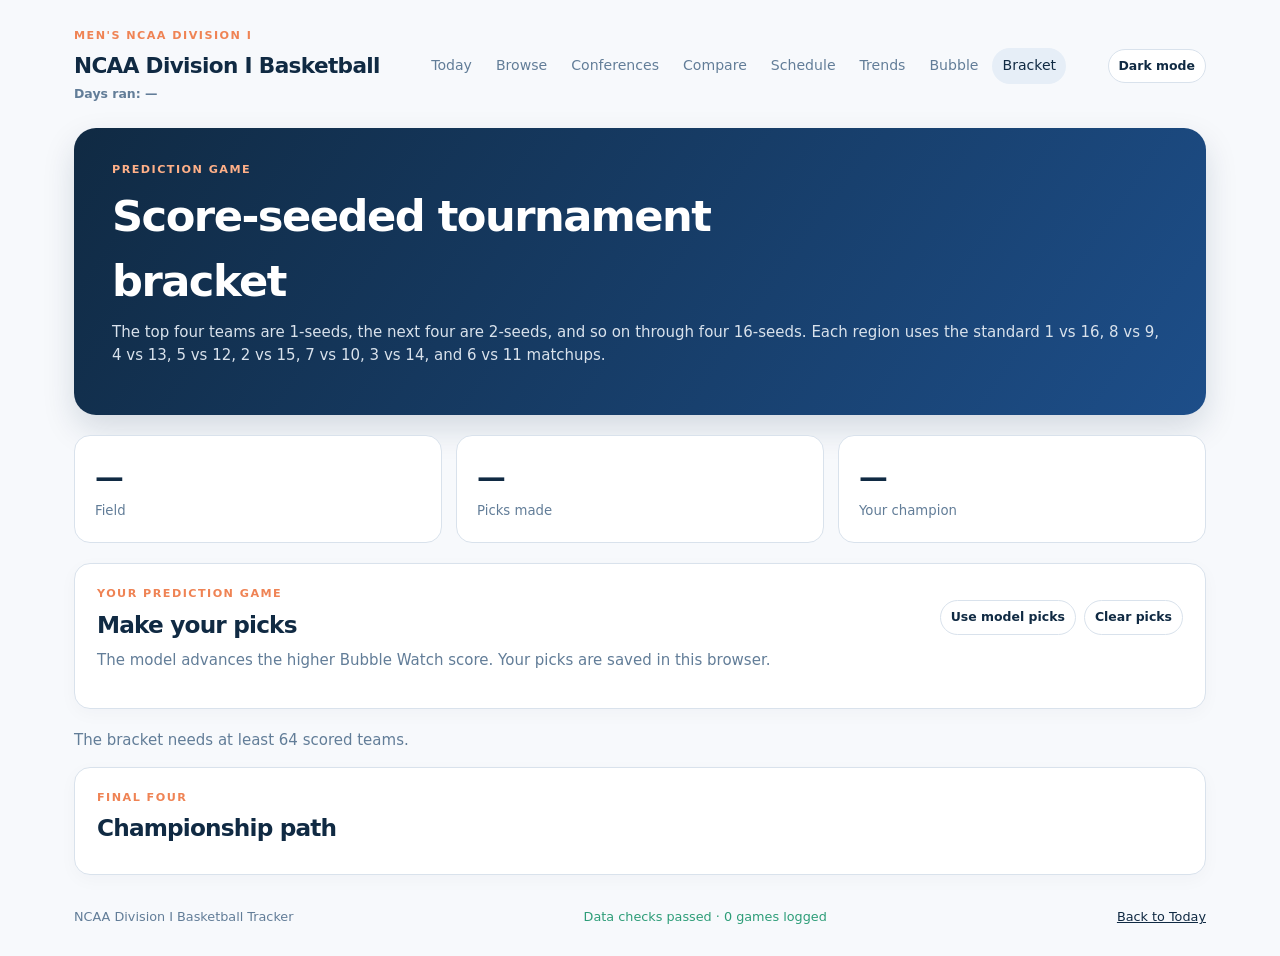
==== site/bracket.html @ 08fc77f3 "style: refresh today hero with NCAA logo" ====
<!doctype html>
<html lang="en">
<head>
  <meta charset="utf-8"><meta name="viewport" content="width=device-width, initial-scale=1"><meta name="theme-color" content="#102a43"><link rel="manifest" href="manifest.webmanifest"><link rel="icon" type="image/svg+xml" href="assets/ncaa-logo.svg"><link rel="stylesheet" href="assets/style.css?v=35"><title>Bracket Prediction Game · NCAA Division I Basketball</title>
</head>
<body data-page="bracket">
  <header class="site-header"><div><p class="eyebrow">Men's NCAA Division I</p><h1>NCAA Division I Basketball</h1><span class="header-days" data-days-ran>Days ran: —</span></div><nav><a href="index.html">Today</a><a href="browse.html">Browse</a><a href="conferences.html">Conferences</a><a href="compare.html">Compare</a><a href="schedule.html">Schedule</a><a href="trends.html">Trends</a><a href="bubble.html">Bubble</a><a class="active" href="bracket.html">Bracket</a></nav><div class="header-actions"><button id="theme-toggle" class="theme-toggle" type="button" aria-pressed="false">Dark mode</button></div></header>
  <main>
    <section class="hero compact"><div><p class="eyebrow">Prediction game</p><h2>Score-seeded tournament bracket</h2><p class="muted">The top four teams are 1-seeds, the next four are 2-seeds, and so on through four 16-seeds. Each region uses the standard 1 vs 16, 8 vs 9, 4 vs 13, 5 vs 12, 2 vs 15, 7 vs 10, 3 vs 14, and 6 vs 11 matchups.</p></div></section>
    <section class="metric-grid" id="bracket-summary"><div class="metric"><strong id="bracket-field">—</strong><span>Field</span></div><div class="metric"><strong id="bracket-picks">—</strong><span>Picks made</span></div><div class="metric"><strong id="bracket-your-champion">—</strong><span>Your champion</span></div></section>
    <section class="panel"><div class="panel-heading"><div><p class="eyebrow">Your prediction game</p><h2>Make your picks</h2></div><div class="bracket-actions"><button id="use-model-picks" class="theme-toggle" type="button">Use model picks</button><button id="clear-bracket-picks" class="theme-toggle" type="button">Clear picks</button></div></div><p class="muted">The model advances the higher Bubble Watch score. Your picks are saved in this browser.</p></section>
    <div id="bracket-regions"></div>
    <section class="panel"><div class="panel-heading"><div><p class="eyebrow">Final Four</p><h2>Championship path</h2></div></div><div id="bracket-final"></div></section>
  </main>
  <footer><span>NCAA Division I Basketball Tracker</span><span id="data-quality">Checking data…</span><a href="index.html">Back to Today</a></footer><script src="assets/app.js?v=35"></script>
</body>
</html>
---- site/assets/style.css ----
:root { --ink:#102a43; --muted:#627d98; --paper:#f7f9fc; --panel:#fff; --subtle:#fbfcfe; --line:#d9e2ec; --soft:#e6eef7; --control:#fff; --accent:#ef8354; --blue:#2f80ed; --green:#2d9d78; --red:#c0504d; --green-soft:#dff3eb; --red-soft:#fae8e7; --accent-soft:#fff1eb; --tooltip-bg:#102a43; --tooltip-ink:#fff; }
:root[data-theme="dark"] { color-scheme:dark; --ink:#e8eef7; --muted:#9fb3c8; --paper:#0d1824; --panel:#142437; --subtle:#102030; --line:#2a4058; --soft:#20364e; --control:#102030; --accent:#ff9a6d; --blue:#67a5ff; --green:#55c99c; --red:#f08b88; --green-soft:#1d4a3c; --red-soft:#522c31; --accent-soft:#4b2b21; --tooltip-bg:#e8eef7; --tooltip-ink:#102a43; }
* { box-sizing:border-box; }
body { margin:0; background:var(--paper); color:var(--ink); font:15px/1.5 Inter, ui-sans-serif, system-ui, -apple-system, BlinkMacSystemFont, "Segoe UI", sans-serif; }
a { color:inherit; }
.site-header, main, footer { max-width:1180px; margin:0 auto; padding-left:24px; padding-right:24px; }
.site-header { display:flex; align-items:center; justify-content:space-between; gap:24px; padding-top:28px; padding-bottom:24px; }
h1,h2,h3,p { margin-top:0; } h1 { margin-bottom:0; font-size:1.35rem; letter-spacing:-.03em; } h2 { margin-bottom:6px; font-size:1.45rem; letter-spacing:-.035em; } h3 { margin-bottom:5px; font-size:1.3rem; }
nav { display:flex; gap:4px; flex-wrap:wrap; justify-content:flex-end; } nav a { padding:7px 10px; text-decoration:none; color:var(--muted); border-radius:999px; font-size:.88rem; } nav a:hover, nav a.active { color:var(--ink); background:var(--soft); }
.eyebrow { margin-bottom:5px; color:var(--accent); font-size:.7rem; font-weight:800; letter-spacing:.13em; text-transform:uppercase; } .muted { color:var(--muted); }
.hero { display:flex; align-items:center; justify-content:space-between; min-height:205px; padding:34px 38px; margin-bottom:20px; border-radius:22px; background:linear-gradient(125deg,#102a43,#1d4e89); color:white; box-shadow:0 14px 32px #102a4325; } .hero .eyebrow { color:#ffb088; } .hero h2 { font-size:2.7rem; max-width:600px; margin-bottom:8px; } .hero .muted { color:#d9e2ec; } .hero-mark { display:grid; place-items:center; width:92px; height:92px; border:1px solid #ffffff40; border-radius:50%; background:#ffffff12; font-size:3rem; transform:rotate(-8deg); } .hero.compact { min-height:140px; }
.today-hero { position:relative; min-height:230px; overflow:hidden; background:linear-gradient(120deg,#102a43 0%,#174f86 58%,#007cae 100%); }.today-hero::after { content:""; position:absolute; right:-90px; bottom:-220px; width:470px; height:470px; border:1px solid #ffffff25; border-radius:50%; box-shadow:0 0 0 24px #ffffff08,0 0 0 48px #ffffff05; }.hero-copy { position:relative; z-index:1; }.hero-kicker { display:flex; align-items:center; gap:8px; }.hero-kicker .eyebrow { margin-bottom:5px; }.hero-live-dot { width:8px; height:8px; border-radius:50%; background:#8ff0c0; box-shadow:0 0 0 5px #8ff0c025; }.today-hero h2 { max-width:650px; margin-bottom:10px; font-size:3.25rem; letter-spacing:-.06em; }.today-hero h2 span { color:#8fe8ff; }.hero-status { max-width:600px; margin-bottom:18px; }.hero-tags { display:flex; flex-wrap:wrap; gap:8px; }.hero-tags span { padding:6px 10px; border:1px solid #ffffff30; border-radius:999px; background:#ffffff12; color:#d9e2ec; font-size:.72rem; font-weight:700; }.today-hero .hero-mark { z-index:1; flex:0 0 122px; width:122px; height:122px; border-color:#ffffff45; background:#ffffff14; transform:none; box-shadow:0 0 0 10px #ffffff08; }.today-hero .hero-mark img { width:86px; height:86px; object-fit:contain; }
.header-days { display:block; margin-top:3px; color:var(--muted); font-size:.78rem; font-weight:700; }
.metric-grid, .summary-grid { display:grid; grid-template-columns:repeat(4,1fr); gap:14px; margin-bottom:20px; }.summary-grid { grid-template-columns:repeat(3,1fr); margin-top:16px; }.metric { padding:20px; background:var(--panel); border:1px solid var(--line); border-radius:16px; }.metric strong { display:block; font-size:1.8rem; letter-spacing:-.04em; }.metric span { color:var(--muted); font-size:.83rem; }
.panel { padding:22px; margin-bottom:20px; background:var(--panel); border:1px solid var(--line); border-radius:16px; box-shadow:0 5px 18px #102a4308; }.panel-heading,.chart-label { display:flex; align-items:center; justify-content:space-between; gap:16px; }.pill { padding:5px 10px; border-radius:999px; background:var(--soft); color:var(--muted); font-size:.8rem; }.text-link { color:var(--blue); text-decoration:none; font-weight:700; }.split-grid { display:grid; grid-template-columns:1fr 1fr; gap:20px; }.stack-list,.bar-list { display:grid; gap:10px; }.stack-row,.bar-row { display:flex; align-items:center; justify-content:space-between; gap:12px; padding:10px 0; border-bottom:1px solid var(--line); }.stack-row:last-child,.bar-row:last-child { border-bottom:0; }.delta-positive { color:var(--green); }.delta-negative { color:var(--red); }
.table-wrap { overflow:auto; } table { width:100%; border-collapse:collapse; min-width:660px; } th,td { padding:12px 10px; border-bottom:1px solid var(--line); text-align:left; white-space:nowrap; } th { color:var(--muted); font-size:.72rem; letter-spacing:.08em; text-transform:uppercase; } td:first-child { font-weight:700; } tbody tr:hover { background:var(--subtle); }
#leaders, #browse-table { table-layout:fixed; }
#leaders th:first-child, #leaders td:first-child, #browse-table th:first-child, #browse-table td:first-child { width:58px; text-align:center; }
#leaders th:nth-child(2), #leaders td:nth-child(2) { width:22%; text-align:left; }
#leaders th:nth-child(3), #leaders td:nth-child(3) { width:27%; text-align:left; }
#leaders th:nth-child(n+4), #leaders td:nth-child(n+4), #browse-table th:nth-child(n+4), #browse-table td:nth-child(n+4) { text-align:right; }
#browse-table th:nth-child(2), #browse-table td:nth-child(2) { width:21%; text-align:left; }
#browse-table th:nth-child(3), #browse-table td:nth-child(3) { width:25%; text-align:left; }
#browse-table th:nth-child(4), #browse-table td:nth-child(4) { width:58px; }
#browse-table th:nth-child(5), #browse-table td:nth-child(5), #browse-table th:nth-child(6), #browse-table td:nth-child(6) { width:82px; }
#browse-table th:nth-child(7), #browse-table td:nth-child(7), #browse-table th:nth-child(8), #browse-table td:nth-child(8), #browse-table th:nth-child(9), #browse-table td:nth-child(9), #browse-table th:nth-child(10), #browse-table td:nth-child(10) { width:78px; }
#leaders th[data-sort] { cursor:pointer; user-select:none; }
#leaders th[data-sort]::after { content:" ↕"; color:var(--muted); opacity:.55; }
#leaders th[data-sort][data-order="asc"]::after { content:" ↑"; opacity:1; }
#leaders th[data-sort][data-order="desc"]::after { content:" ↓"; opacity:1; }
.rank-pill { display:inline-grid; place-items:center; min-width:24px; height:24px; margin-right:8px; border-radius:50%; background:var(--soft); color:var(--ink); font-size:.72rem; font-weight:800; }
.rank-cell { width:58px; color:var(--muted); text-align:center; font-weight:800; }.rank-number { display:inline-block; min-width:22px; }.rank-move { display:inline-block; margin-left:4px; font-size:.66rem; font-weight:900; }.rank-move.up { color:var(--green); }.rank-move.down { color:var(--red); }.rank-move.neutral { color:var(--muted); opacity:.7; }
.team-cell { display:inline-flex; align-items:center; gap:9px; min-width:0; }
.team-link { display:inline-flex; align-items:center; gap:9px; min-width:0; flex:1; color:inherit; text-decoration:none; }.team-link:hover .team-name { color:var(--blue); }
.logo-frame { position:relative; display:inline-block; width:30px; height:30px; flex:0 0 30px; }
.team-logo, .logo-fallback { position:absolute; inset:0; width:30px; height:30px; border-radius:50%; }
.team-logo { object-fit:contain; z-index:1; background:#fff; }
.logo-fallback { display:grid; place-items:center; background:var(--soft); color:var(--ink); font-size:.62rem; font-weight:800; letter-spacing:-.03em; }.team-name { flex:1; min-width:0; overflow:hidden; text-overflow:ellipsis; }
.conference-cell { display:inline-flex; align-items:center; gap:7px; min-width:0; }.conference-name { overflow:hidden; text-overflow:ellipsis; }.conference-mark { position:relative; display:inline-block; width:25px; height:25px; flex:0 0 25px; }.conference-mark.large { width:38px; height:38px; flex-basis:38px; }.conference-logo, .conference-logo-fallback { position:absolute; inset:0; width:100%; height:100%; border-radius:7px; }.conference-logo { z-index:1; object-fit:contain; background:#fff; }.conference-logo-fallback { display:grid; place-items:center; padding:2px; background:var(--soft); color:var(--ink); font-size:.46rem; font-weight:900; line-height:1; text-align:center; }.conference-mark.large .conference-logo-fallback { font-size:.58rem; }
.team-card .team-cell { font-size:1.3rem; }
.controls { display:flex; align-items:end; gap:14px; flex-wrap:wrap; margin-bottom:18px; } label { display:grid; gap:5px; color:var(--muted); font-size:.78rem; font-weight:700; } input,select { min-width:170px; padding:9px 11px; border:1px solid var(--line); border-radius:9px; background:var(--control); color:var(--ink); font:inherit; }.control-title { margin:0 0 8px auto; font-size:1rem; }.table-note { align-self:center; margin-left:auto; color:var(--muted); font-size:.82rem; }.checkbox-label { display:flex; align-items:center; gap:8px; min-height:38px; }.checkbox-label input { min-width:16px; width:16px; height:16px; accent-color:var(--blue); }
.recap-grid { display:grid; grid-template-columns:repeat(3,1fr); gap:12px; }.recap-card { min-height:100px; padding:15px; border:1px solid var(--line); border-radius:12px; background:var(--subtle); }.recap-card strong { display:block; margin:5px 0 10px; }.recap-card small { color:var(--muted); }
.alert-row { display:flex; align-items:center; justify-content:space-between; gap:12px; padding:12px 0; border-bottom:1px solid var(--line); }.alert-row:last-child { border-bottom:0; }.badge { display:inline-block; padding:4px 8px; border-radius:999px; background:var(--accent-soft); color:var(--accent); font-size:.68rem; font-weight:800; letter-spacing:.06em; text-transform:uppercase; }.badge.winner { background:var(--green-soft); color:var(--green); }.badge.loser { background:var(--red-soft); color:var(--red); }
.comparison-grid { display:grid; grid-template-columns:1fr 1fr; gap:14px; }.team-card { padding:20px; border:1px solid var(--line); border-radius:14px; background:var(--subtle); }.team-card h3 { margin-bottom:10px; }.team-card > strong { display:block; font-size:2rem; letter-spacing:-.05em; }.team-card > span:not(.eyebrow) { color:var(--muted); }.form-strip { display:flex; gap:5px; margin-top:15px; }.form-strip.large { gap:8px; min-height:34px; }.form-dot { display:inline-grid; place-items:center; width:25px; height:25px; border-radius:50%; font-size:.68rem; font-weight:800; }.form-dot.winner { background:var(--green-soft); color:var(--green); }.form-dot.loser { background:var(--red-soft); color:var(--red); }.comparison-bars { display:grid; gap:13px; margin-top:22px; padding-top:20px; border-top:1px solid var(--line); }.comparison-row { display:grid; grid-template-columns:95px 70px 1fr 70px; align-items:center; gap:10px; }.comparison-row > span { color:var(--muted); font-size:.82rem; }.comparison-row > strong:last-child { text-align:right; }.compare-bar { display:flex; gap:3px; align-items:center; }.compare-bar i,.compare-bar em { display:block; height:8px; border-radius:999px; background:var(--blue); }.compare-bar em { background:var(--accent); }
.chart-card { margin-top:20px; padding-top:18px; border-top:1px solid var(--line); }.chart-label strong { color:var(--blue); } canvas { display:block; width:100%; height:240px; margin-top:8px; }
.header-actions { display:flex; align-items:center; gap:8px; }
.theme-toggle { padding:7px 10px; border:1px solid var(--line); border-radius:999px; background:var(--panel); color:var(--ink); font:inherit; font-size:.78rem; font-weight:700; cursor:pointer; }
.theme-toggle:hover, .favorite-button:hover { border-color:var(--blue); color:var(--blue); }
.favorite-button { flex:0 0 auto; width:25px; height:25px; padding:0; border:1px solid transparent; border-radius:50%; background:transparent; color:var(--muted); font-size:1.05rem; line-height:1; cursor:pointer; }
.favorite-button.is-favorite { color:#e2a400; }
[data-tooltip] { position:relative; }
[data-tooltip] { cursor:help; }
[data-tooltip]::after { content:attr(data-tooltip); position:absolute; z-index:30; left:50%; bottom:calc(100% + 8px); width:max-content; max-width:240px; padding:7px 9px; border-radius:7px; background:var(--tooltip-bg); color:var(--tooltip-ink); font-size:.72rem; font-weight:500; line-height:1.35; letter-spacing:0; text-transform:none; white-space:normal; box-shadow:0 5px 16px #102a4330; opacity:0; pointer-events:none; transform:translate(-50%, 4px); transition:opacity .15s ease, transform .15s ease; }
[data-tooltip]:hover::after, [data-tooltip]:focus-visible::after { opacity:1; transform:translate(-50%, 0); }
.tooltip-term { border-bottom:1px dotted currentColor; }
.scoreboard-strip { display:flex; gap:10px; overflow-x:auto; padding:2px 2px 5px; }
.score-card { flex:0 0 220px; padding:12px; border:1px solid var(--line); border-radius:12px; background:var(--subtle); }
.score-card-top { display:flex; align-items:center; justify-content:space-between; min-height:20px; margin-bottom:5px; color:var(--muted); font-size:.68rem; font-weight:700; text-transform:uppercase; }
.score-card-top .badge { padding:3px 6px; font-size:.58rem; }
.score-line { display:flex; align-items:center; gap:8px; padding:5px 0; }.score-line .team-cell { flex:1; min-width:0; gap:6px; font-size:.82rem; }.score-line .logo-frame, .score-line .team-logo, .score-line .logo-fallback { width:24px; height:24px; }.score-line .logo-frame { flex-basis:24px; }.score-line strong { min-width:24px; text-align:right; font-size:1rem; }.score-line.score-winner strong { color:var(--ink); }.score-line:not(.score-winner) strong { color:var(--muted); font-weight:500; }
.poll-grid { display:grid; grid-template-columns:repeat(2,minmax(0,1fr)); gap:14px; }.poll-card { min-width:0; padding:16px; border:1px solid var(--line); border-radius:12px; background:var(--subtle); }.poll-card-heading { display:flex; align-items:flex-start; justify-content:space-between; gap:10px; margin-bottom:8px; }.poll-card-heading h3 { margin-bottom:0; }.poll-list { display:grid; gap:0; }.poll-row { display:flex; align-items:center; gap:7px; min-height:42px; padding:5px 0; border-bottom:1px solid var(--line); }.poll-row:last-child { border-bottom:0; }.poll-rank { flex:0 0 24px; color:var(--muted); font-size:.78rem; font-weight:900; text-align:center; }.poll-row .team-cell { flex:1; min-width:0; gap:6px; font-size:.84rem; }.poll-row .logo-frame, .poll-row .team-logo, .poll-row .logo-fallback { width:24px; height:24px; }.poll-row .logo-frame { flex-basis:24px; }.poll-meta { max-width:145px; overflow:hidden; color:var(--muted); font-size:.65rem; text-align:right; text-overflow:ellipsis; white-space:nowrap; }.poll-trend { flex:0 0 27px; font-size:.7rem; font-weight:900; text-align:right; }.poll-trend.up { color:var(--green); }.poll-trend.down { color:var(--red); }.poll-trend.neutral { color:var(--muted); }
.team-profile-hero { align-items:center; }.team-profile-hero h2 { margin-bottom:6px; }.team-hero-logo { display:grid; place-items:center; min-width:130px; }.team-hero-logo .team-cell { display:flex; flex-direction:column; gap:7px; }.team-hero-logo .team-link { display:block; }.team-hero-logo .team-name { display:none; }.team-hero-logo .logo-frame, .team-hero-logo .team-logo, .team-hero-logo .logo-fallback { width:82px; height:82px; }.team-hero-logo .logo-frame { flex-basis:82px; }.team-poll-list { display:grid; gap:0; }.team-poll-row { display:grid; grid-template-columns:1fr auto; gap:5px 12px; align-items:center; padding:11px 0; border-bottom:1px solid var(--line); }.team-poll-row:last-child { border-bottom:0; }.team-poll-row strong { font-size:1.3rem; }.team-poll-row small { grid-column:1 / -1; color:var(--muted); }.team-poll-row small .poll-trend { margin-left:6px; }.team-chart-grid { display:grid; grid-template-columns:1fr 1fr; gap:20px; }.team-chart-grid .chart-card { margin-top:0; padding-top:0; border-top:0; }
.team-profile-hero { border-top:4px solid var(--team-accent,var(--blue)); background:linear-gradient(135deg,var(--subtle),var(--team-accent-soft,var(--panel))); }.team-profile-hero .team-hero-logo { padding:12px; border-radius:18px; background:var(--panel); box-shadow:0 0 0 6px var(--team-accent-soft,rgba(47,128,237,.1)); }.team-color-accent .logo-frame { box-shadow:0 0 0 2px var(--team-accent); }.conference-color-accent .conference-mark { box-shadow:0 0 0 2px var(--conference-accent-soft); }.conference-color-accent .conference-name { color:var(--conference-accent); font-weight:800; } #conference-table tbody tr.conference-team-row { box-shadow:inset 3px 0 0 var(--team-accent); } #conference-table tbody tr.conference-team-row .team-name { border-bottom:2px solid var(--team-accent); }
.team-profile-hero { background:var(--panel); }.team-profile-hero .team-hero-logo { box-shadow:0 0 0 3px var(--team-accent-soft,rgba(47,128,237,.1)); }.conference-color-accent .conference-name { color:var(--ink); }
.team-profile-hero { color:var(--ink); }.team-profile-hero .eyebrow { color:var(--team-accent,var(--accent)); }.team-profile-hero .muted { color:var(--muted); }
.bracket-actions { display:flex; flex-wrap:wrap; gap:8px; }.bracket-region { overflow:hidden; }.bracket-rounds { display:flex; gap:14px; overflow-x:auto; padding-bottom:6px; }.bracket-round { flex:0 0 230px; }.bracket-round h3 { color:var(--muted); font-size:.9rem; }.bracket-games { display:grid; gap:10px; }.bracket-game { padding:9px; border:1px solid var(--line); border-radius:10px; background:var(--panel); }.bracket-seed-label { margin-bottom:4px; color:var(--muted); font-size:.65rem; font-weight:800; letter-spacing:.08em; text-transform:uppercase; }.bracket-pick { display:flex; align-items:center; gap:6px; width:100%; padding:5px; border:1px solid transparent; border-radius:7px; background:transparent; color:var(--ink); font:inherit; text-align:left; cursor:pointer; }.bracket-pick:hover { background:var(--soft); }.bracket-pick.selected { border-color:var(--blue); background:var(--soft); }.bracket-pick .team-cell { flex:1; min-width:0; gap:6px; font-size:.78rem; }.bracket-pick .logo-frame, .bracket-pick .team-logo, .bracket-pick .logo-fallback { width:23px; height:23px; }.bracket-pick .logo-frame { flex-basis:23px; }.bracket-score { flex:0 0 28px; text-align:right; font-size:.8rem; }.bracket-game small { display:block; margin-top:5px; color:var(--muted); font-size:.65rem; }.final-grid { display:grid; grid-template-columns:1fr 1fr; gap:14px; }.championship-game { grid-column:1 / -1; width:100%; max-width:360px; justify-self:center; }.status-good { color:var(--green); }.status-warn { color:var(--red); } footer { display:flex; justify-content:space-between; gap:12px; padding-top:12px; padding-bottom:30px; color:var(--muted); font-size:.8rem; } footer a { color:var(--ink); }
.bracket-actions { display:flex; flex-wrap:wrap; gap:8px; } #bracket-summary { grid-template-columns:repeat(3,minmax(0,1fr)); } #bracket-regions { display:grid; grid-template-columns:repeat(2,minmax(0,1fr)); gap:20px; } .bracket-region { padding:16px; border-top:4px solid var(--blue); } .bracket-region.right { border-top-color:var(--accent); } .bracket-region .panel-heading { margin-bottom:10px; padding-bottom:10px; border-bottom:1px solid var(--line); } .bracket-region .panel-heading h2 { margin-bottom:0; font-size:1.2rem; } .bracket-rounds { display:flex; gap:0; min-width:0; overflow-x:auto; padding:4px 0 8px; } .bracket-region.right .bracket-rounds { flex-direction:row-reverse; } .bracket-round { flex:1 0 118px; min-width:118px; } .bracket-round h3 { margin-bottom:7px; color:var(--muted); font-size:.6rem; letter-spacing:.08em; text-align:center; text-transform:uppercase; } .bracket-games { display:grid; grid-template-rows:repeat(8,minmax(0,1fr)); min-height:720px; position:relative; gap:0; } .bracket-round:nth-child(2) .bracket-game { grid-row:span 2; } .bracket-round:nth-child(3) .bracket-game { grid-row:span 4; } .bracket-round:nth-child(4) .bracket-game { grid-row:span 8; } .bracket-game { align-self:center; min-width:0; min-height:74px; margin:4px 4px; padding:5px; position:relative; border:1px solid var(--line); border-left:3px solid var(--blue); border-radius:8px; background:var(--subtle); box-shadow:0 3px 10px #102a4310; } .bracket-region.right .bracket-game { border-right:3px solid var(--accent); border-left:1px solid var(--line); } .bracket-round:not(:last-child) .bracket-game::after { content:""; position:absolute; top:50%; right:-9px; width:8px; border-top:1px solid var(--line); } .bracket-round:not(:first-child) .bracket-game::before { content:""; position:absolute; top:25%; left:-9px; height:50%; border-left:1px solid var(--line); } .bracket-region.right .bracket-round:not(:last-child) .bracket-game::after { right:auto; left:-9px; } .bracket-region.right .bracket-round:not(:first-child) .bracket-game::before { right:-9px; left:auto; } .bracket-seed-label { margin-bottom:3px; font-size:.55rem; } .bracket-pick { gap:3px; min-width:0; padding:3px 2px; } .bracket-seed { flex:0 0 13px; color:var(--muted); font-size:.6rem; font-weight:800; text-align:center; } .bracket-pick .team-cell { gap:4px; font-size:.68rem; } .bracket-pick .team-name { overflow:hidden; text-overflow:ellipsis; white-space:nowrap; } .bracket-pick .logo-frame, .bracket-pick .team-logo, .bracket-pick .logo-fallback { width:20px; height:20px; } .bracket-pick .logo-frame { flex-basis:20px; } .bracket-score { flex-basis:23px; font-size:.68rem; } .bracket-game small { overflow:hidden; margin-top:3px; font-size:.55rem; text-overflow:ellipsis; white-space:nowrap; } .final-four-board { display:grid; grid-template-columns:1fr 1fr; gap:20px; align-items:start; } .final-four-game { padding:14px; border:1px solid var(--line); border-radius:12px; background:var(--subtle); } .final-four-game .bracket-game { margin:0; box-shadow:none; } .championship-game { grid-column:1 / -1; width:100%; max-width:400px; justify-self:center; padding:16px; border:2px solid var(--accent); border-radius:14px; background:var(--accent-soft); } .championship-game .bracket-game { margin:0; border-color:var(--accent); box-shadow:none; }
.bracket-pick:disabled { cursor:default; opacity:.72; }.bracket-pick:disabled:hover { background:transparent; }.bracket-slot { display:flex; align-items:center; gap:4px; min-height:26px; padding:3px 2px; color:var(--muted); font-size:.62rem; }.bracket-slot.empty { border-bottom:1px dashed var(--line); }
@media (max-width:900px) { nav { justify-content:flex-start; }.site-header { align-items:flex-start; flex-direction:column; }.header-actions { position:absolute; top:24px; right:24px; }.comparison-row { grid-template-columns:75px 60px 1fr 60px; }.comparison-grid,.team-chart-grid { grid-template-columns:1fr; } #bracket-regions { grid-template-columns:1fr; } }
@media (max-width:760px) { .hero { padding:28px; }.hero h2 { font-size:2rem; }.hero-mark { display:none; }.metric-grid,.summary-grid,#bracket-summary { grid-template-columns:repeat(2,1fr); }.split-grid,.recap-grid,.poll-grid { grid-template-columns:1fr; }.control-title { margin:0; width:100%; order:-1; } footer { flex-direction:column; gap:8px; }.table-note { margin-left:0; }.bracket-actions { width:100%; }.bracket-round { flex-basis:108px; min-width:108px; }.bracket-games { min-height:660px; }.final-grid { grid-template-columns:1fr; }.final-four-board { grid-template-columns:1fr; }.championship-game { grid-column:auto; } }
@media (max-width:760px) { .today-hero { min-height:205px; }.today-hero h2 { font-size:2.35rem; }.today-hero .hero-mark { display:grid; flex-basis:72px; width:72px; height:72px; }.today-hero .hero-mark img { width:52px; height:52px; }.hero-tags span { padding:5px 8px; font-size:.65rem; } }
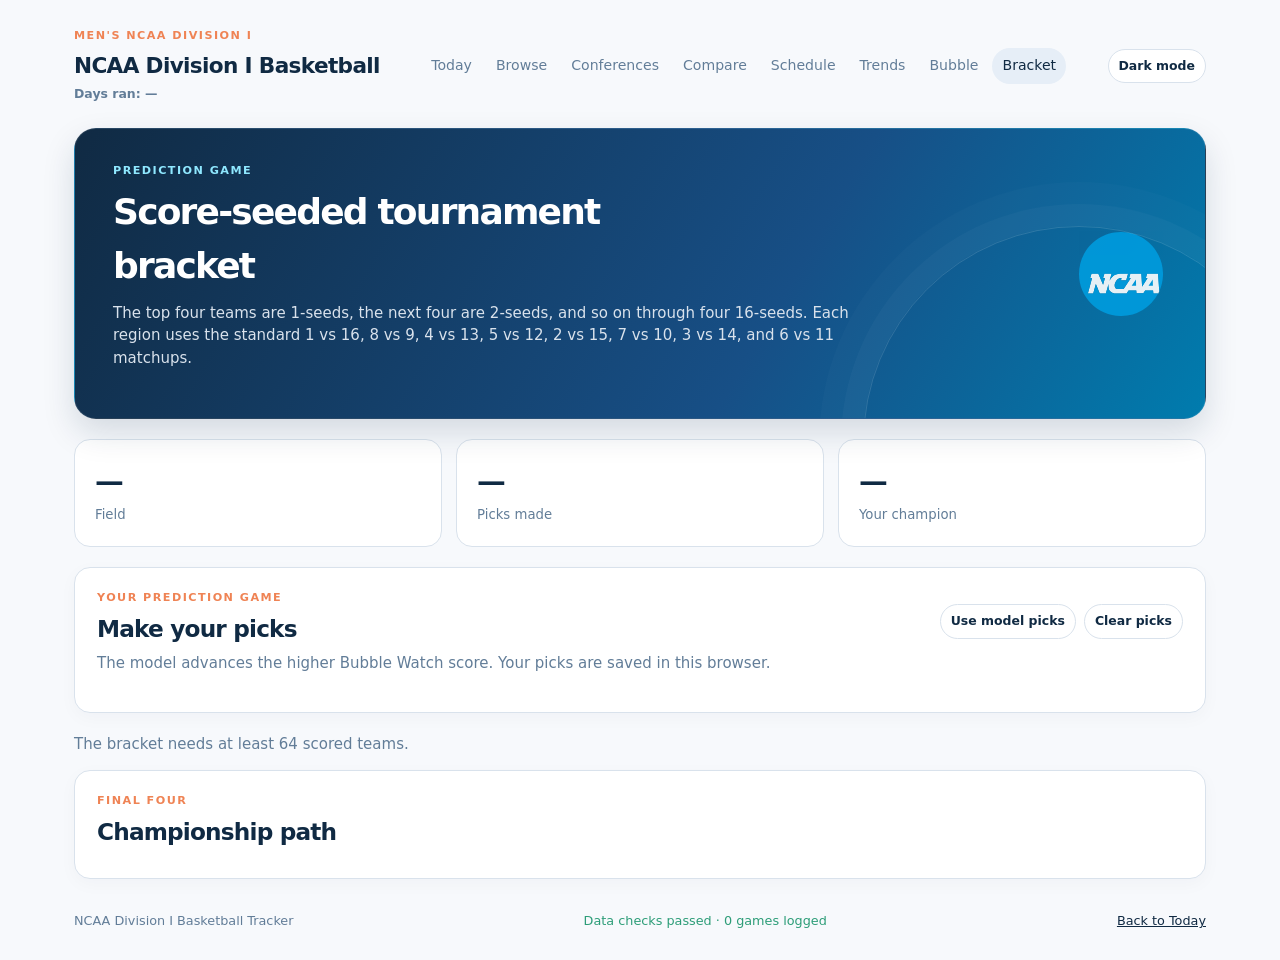
==== commit 457b732a: "style: unify tab banners and rename today hero" ====
--- a/site/bracket.html
+++ b/site/bracket.html
@@ -1,7 +1,7 @@
 <!doctype html>
 <html lang="en">
 <head>
-  <meta charset="utf-8"><meta name="viewport" content="width=device-width, initial-scale=1"><meta name="theme-color" content="#102a43"><link rel="manifest" href="manifest.webmanifest"><link rel="icon" type="image/svg+xml" href="assets/ncaa-logo.svg"><link rel="stylesheet" href="assets/style.css?v=35"><title>Bracket Prediction Game · NCAA Division I Basketball</title>
+  <meta charset="utf-8"><meta name="viewport" content="width=device-width, initial-scale=1"><meta name="theme-color" content="#102a43"><link rel="manifest" href="manifest.webmanifest"><link rel="icon" type="image/svg+xml" href="assets/ncaa-logo.svg"><link rel="stylesheet" href="assets/style.css?v=36"><title>Bracket Prediction Game · NCAA Division I Basketball</title>
 </head>
 <body data-page="bracket">
   <header class="site-header"><div><p class="eyebrow">Men's NCAA Division I</p><h1>NCAA Division I Basketball</h1><span class="header-days" data-days-ran>Days ran: —</span></div><nav><a href="index.html">Today</a><a href="browse.html">Browse</a><a href="conferences.html">Conferences</a><a href="compare.html">Compare</a><a href="schedule.html">Schedule</a><a href="trends.html">Trends</a><a href="bubble.html">Bubble</a><a class="active" href="bracket.html">Bracket</a></nav><div class="header-actions"><button id="theme-toggle" class="theme-toggle" type="button" aria-pressed="false">Dark mode</button></div></header>
@@ -12,6 +12,6 @@
     <div id="bracket-regions"></div>
     <section class="panel"><div class="panel-heading"><div><p class="eyebrow">Final Four</p><h2>Championship path</h2></div></div><div id="bracket-final"></div></section>
   </main>
-  <footer><span>NCAA Division I Basketball Tracker</span><span id="data-quality">Checking data…</span><a href="index.html">Back to Today</a></footer><script src="assets/app.js?v=35"></script>
+  <footer><span>NCAA Division I Basketball Tracker</span><span id="data-quality">Checking data…</span><a href="index.html">Back to Today</a></footer><script src="assets/app.js?v=36"></script>
 </body>
 </html>
--- a/site/assets/style.css
+++ b/site/assets/style.css
@@ -10,6 +10,7 @@
 .eyebrow { margin-bottom:5px; color:var(--accent); font-size:.7rem; font-weight:800; letter-spacing:.13em; text-transform:uppercase; } .muted { color:var(--muted); }
 .hero { display:flex; align-items:center; justify-content:space-between; min-height:205px; padding:34px 38px; margin-bottom:20px; border-radius:22px; background:linear-gradient(125deg,#102a43,#1d4e89); color:white; box-shadow:0 14px 32px #102a4325; } .hero .eyebrow { color:#ffb088; } .hero h2 { font-size:2.7rem; max-width:600px; margin-bottom:8px; } .hero .muted { color:#d9e2ec; } .hero-mark { display:grid; place-items:center; width:92px; height:92px; border:1px solid #ffffff40; border-radius:50%; background:#ffffff12; font-size:3rem; transform:rotate(-8deg); } .hero.compact { min-height:140px; }
 .today-hero { position:relative; min-height:230px; overflow:hidden; background:linear-gradient(120deg,#102a43 0%,#174f86 58%,#007cae 100%); }.today-hero::after { content:""; position:absolute; right:-90px; bottom:-220px; width:470px; height:470px; border:1px solid #ffffff25; border-radius:50%; box-shadow:0 0 0 24px #ffffff08,0 0 0 48px #ffffff05; }.hero-copy { position:relative; z-index:1; }.hero-kicker { display:flex; align-items:center; gap:8px; }.hero-kicker .eyebrow { margin-bottom:5px; }.hero-live-dot { width:8px; height:8px; border-radius:50%; background:#8ff0c0; box-shadow:0 0 0 5px #8ff0c025; }.today-hero h2 { max-width:650px; margin-bottom:10px; font-size:3.25rem; letter-spacing:-.06em; }.today-hero h2 span { color:#8fe8ff; }.hero-status { max-width:600px; margin-bottom:18px; }.hero-tags { display:flex; flex-wrap:wrap; gap:8px; }.hero-tags span { padding:6px 10px; border:1px solid #ffffff30; border-radius:999px; background:#ffffff12; color:#d9e2ec; font-size:.72rem; font-weight:700; }.today-hero .hero-mark { z-index:1; flex:0 0 122px; width:122px; height:122px; border-color:#ffffff45; background:#ffffff14; transform:none; box-shadow:0 0 0 10px #ffffff08; }.today-hero .hero-mark img { width:86px; height:86px; object-fit:contain; }
+.hero.compact:not(.team-profile-hero) { position:relative; min-height:166px; overflow:hidden; border:1px solid #ffffff18; background:linear-gradient(120deg,#102a43 0%,#174f86 62%,#007cae 100%); }.hero.compact:not(.team-profile-hero)::before { content:""; position:absolute; z-index:0; top:50%; right:42px; width:84px; height:84px; background:url("ncaa-logo.svg") center/contain no-repeat; opacity:.9; transform:translateY(-50%); }.hero.compact:not(.team-profile-hero)::after { content:""; position:absolute; right:-90px; bottom:-240px; width:430px; height:430px; border:1px solid #ffffff22; border-radius:50%; box-shadow:0 0 0 22px #ffffff07,0 0 0 44px #ffffff04; }.hero.compact:not(.team-profile-hero) > div:first-child { position:relative; z-index:1; max-width:calc(100% - 130px); }.hero.compact:not(.team-profile-hero) .eyebrow { color:#8fe8ff; }.hero.compact:not(.team-profile-hero) h2 { margin-bottom:9px; font-size:2.25rem; letter-spacing:-.05em; }.hero.compact:not(.team-profile-hero) .muted { max-width:760px; color:#d9e2ec; }
 .header-days { display:block; margin-top:3px; color:var(--muted); font-size:.78rem; font-weight:700; }
 .metric-grid, .summary-grid { display:grid; grid-template-columns:repeat(4,1fr); gap:14px; margin-bottom:20px; }.summary-grid { grid-template-columns:repeat(3,1fr); margin-top:16px; }.metric { padding:20px; background:var(--panel); border:1px solid var(--line); border-radius:16px; }.metric strong { display:block; font-size:1.8rem; letter-spacing:-.04em; }.metric span { color:var(--muted); font-size:.83rem; }
 .panel { padding:22px; margin-bottom:20px; background:var(--panel); border:1px solid var(--line); border-radius:16px; box-shadow:0 5px 18px #102a4308; }.panel-heading,.chart-label { display:flex; align-items:center; justify-content:space-between; gap:16px; }.pill { padding:5px 10px; border-radius:999px; background:var(--soft); color:var(--muted); font-size:.8rem; }.text-link { color:var(--blue); text-decoration:none; font-weight:700; }.split-grid { display:grid; grid-template-columns:1fr 1fr; gap:20px; }.stack-list,.bar-list { display:grid; gap:10px; }.stack-row,.bar-row { display:flex; align-items:center; justify-content:space-between; gap:12px; padding:10px 0; border-bottom:1px solid var(--line); }.stack-row:last-child,.bar-row:last-child { border-bottom:0; }.delta-positive { color:var(--green); }.delta-negative { color:var(--red); }
@@ -69,3 +70,4 @@
 @media (max-width:900px) { nav { justify-content:flex-start; }.site-header { align-items:flex-start; flex-direction:column; }.header-actions { position:absolute; top:24px; right:24px; }.comparison-row { grid-template-columns:75px 60px 1fr 60px; }.comparison-grid,.team-chart-grid { grid-template-columns:1fr; } #bracket-regions { grid-template-columns:1fr; } }
 @media (max-width:760px) { .hero { padding:28px; }.hero h2 { font-size:2rem; }.hero-mark { display:none; }.metric-grid,.summary-grid,#bracket-summary { grid-template-columns:repeat(2,1fr); }.split-grid,.recap-grid,.poll-grid { grid-template-columns:1fr; }.control-title { margin:0; width:100%; order:-1; } footer { flex-direction:column; gap:8px; }.table-note { margin-left:0; }.bracket-actions { width:100%; }.bracket-round { flex-basis:108px; min-width:108px; }.bracket-games { min-height:660px; }.final-grid { grid-template-columns:1fr; }.final-four-board { grid-template-columns:1fr; }.championship-game { grid-column:auto; } }
 @media (max-width:760px) { .today-hero { min-height:205px; }.today-hero h2 { font-size:2.35rem; }.today-hero .hero-mark { display:grid; flex-basis:72px; width:72px; height:72px; }.today-hero .hero-mark img { width:52px; height:52px; }.hero-tags span { padding:5px 8px; font-size:.65rem; } }
+@media (max-width:760px) { .hero.compact:not(.team-profile-hero) { min-height:155px; padding:28px; }.hero.compact:not(.team-profile-hero)::before { right:20px; width:58px; height:58px; }.hero.compact:not(.team-profile-hero) > div:first-child { max-width:calc(100% - 78px); }.hero.compact:not(.team-profile-hero) h2 { font-size:1.9rem; } }
